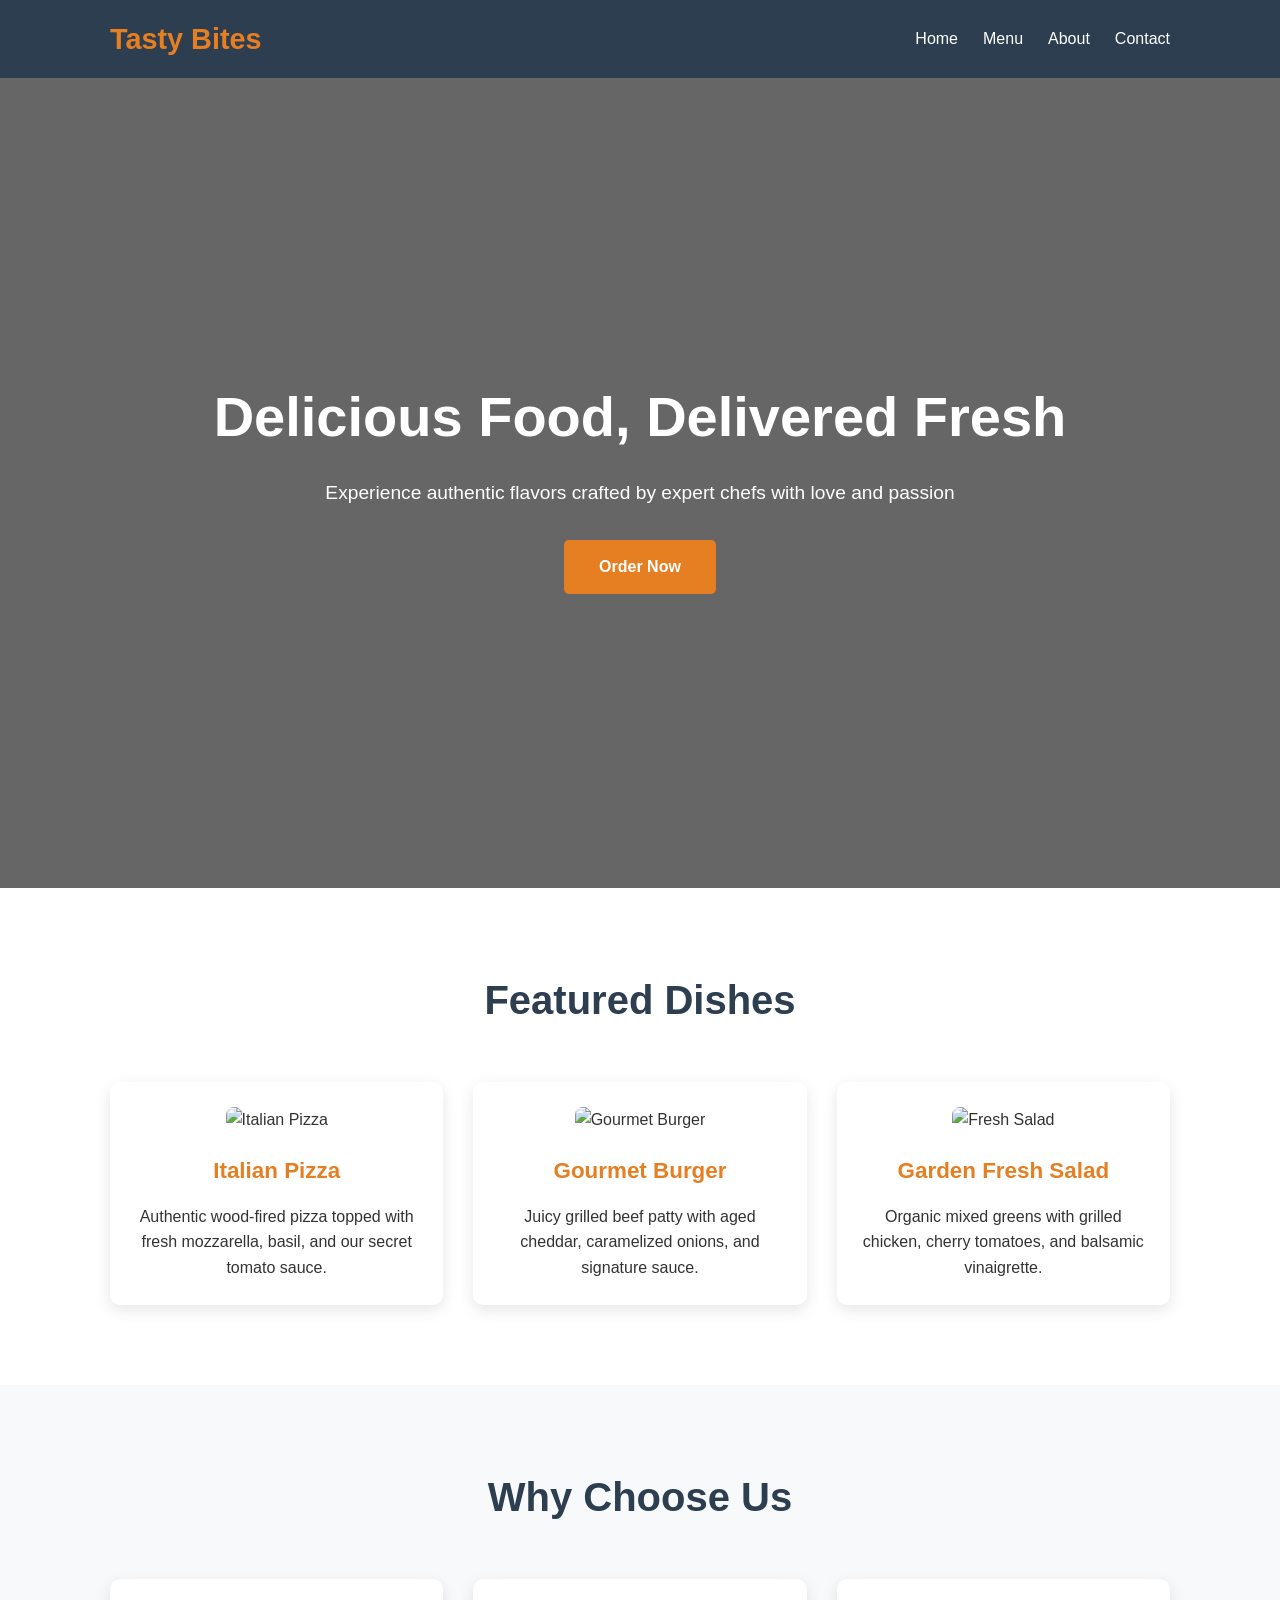
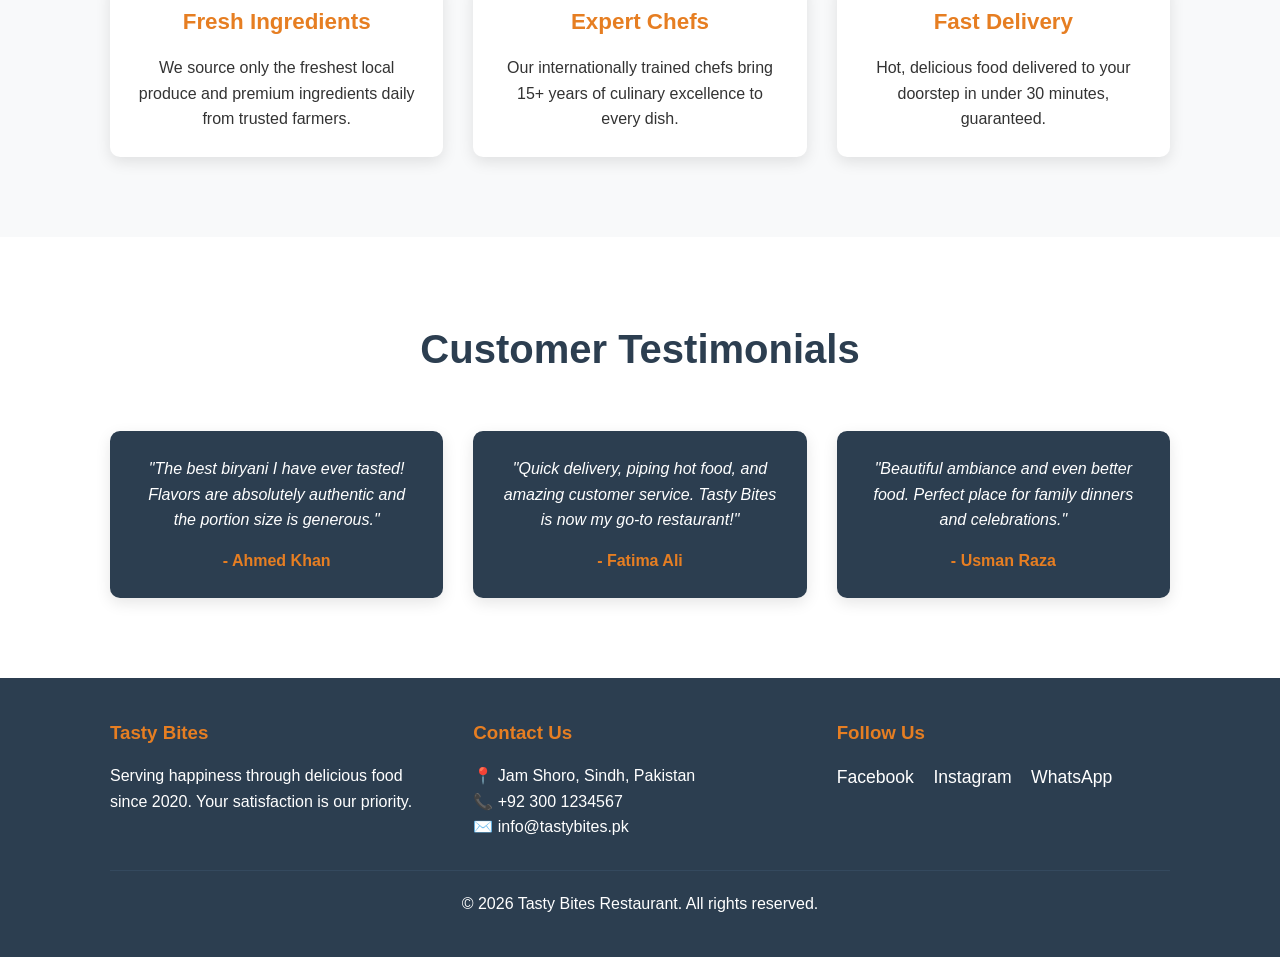
==== index.html @ 5649d14f "Create index.html" ====
<!DOCTYPE html>
<html lang="en">
<head>
<meta charset="UTF-8">
<meta name="viewport" content="width=device-width, initial-scale=1.0">
<title>Tasty Bites | Restaurant</title>
<style>
* {margin:0; padding:0; box-sizing:border-box; font-family:'Segoe UI', Tahoma, Geneva, Verdana, sans-serif;}
body {line-height:1.6; color:#333;}
.container {max-width:1100px; margin:auto; padding:0 20px;}
nav {background:#2c3e50; color:#fff; padding:1rem 0; position:sticky; top:0; z-index:100;}
nav .container {display:flex; justify-content:space-between; align-items:center;}
.logo {font-size:1.8rem; font-weight:bold; color:#e67e22;}
.nav-links {list-style:none; display:flex; gap:25px;}
.nav-links a {color:#fff; text-decoration:none; font-weight:500;}
.nav-links a:hover {color:#e67e22;}
.menu-btn {display:none; font-size:1.8rem; cursor:pointer;}
.hero {background:linear-gradient(rgba(0,0,0,0.6),rgba(0,0,0,0.6)), url('https://images.unsplash.com/photo-1517248135467-4c7edcad34c4') center/cover; color:#fff; height:90vh; display:flex; align-items:center; text-align:center;}
.hero h1 {font-size:3.5rem; margin-bottom:1rem;}
.hero p {font-size:1.2rem; margin-bottom:2rem;}
.btn {display:inline-block; background:#e67e22; color:#fff; padding:14px 35px; border-radius:5px; text-decoration:none; font-weight:bold; transition:0.3s;}
.btn:hover {background:#d35400; transform:translateY(-2px);}
section {padding:80px 0;}
h2 {text-align:center; margin-bottom:50px; font-size:2.5rem; color:#2c3e50;}
.dishes, .features, .testimonials {display:grid; grid-template-columns:repeat(auto-fit, minmax(300px,1fr)); gap:30px;}
.card {background:#fff; padding:25px; border-radius:10px; text-align:center; box-shadow:0 5px 15px rgba(0,0,0,0.1); transition:0.3s;}
.card:hover {transform:translateY(-10px);}
.card img {width:100%; height:200px; object-fit:cover; border-radius:8px; margin-bottom:20px;}
.card h3 {margin-bottom:15px; color:#e67e22; font-size:1.4rem;}
#about {background:#f8f9fa;}
.testimonials .card {font-style:italic; background:#2c3e50; color:#fff;}
.testimonials h4 {margin-top:15px; color:#e67e22; font-style:normal;}
footer {background:#2c3e50; color:#fff; text-align:center; padding:40px 0;}
.footer-content {display:grid; grid-template-columns:repeat(auto-fit, minmax(250px,1fr)); gap:30px; text-align:left; margin-bottom:30px;}
.footer-content h3 {color:#e67e22; margin-bottom:15px;}
.social a {color:#fff; margin-right:15px; text-decoration:none; font-size:1.1rem;}
.social a:hover {color:#e67e22;}
.copyright {border-top:1px solid #34495e; padding-top:20px; margin-top:20px;}
@media(max-width:768px){
.nav-links {display:none; flex-direction:column; position:absolute; top:70px; left:0; width:100%; background:#2c3e50; padding:20px; text-align:center;}
.nav-links.active {display:flex;}
.menu-btn {display:block;}
.hero h1 {font-size:2.2rem;}
.hero {height:70vh;}
h2 {font-size:2rem;}
.footer-content {text-align:center;}
}
</style>
</head>
<body>

<nav>
<div class="container">
<div class="logo">Tasty Bites</div>
<div class="menu-btn" onclick="toggleMenu()">☰</div>
<ul class="nav-links" id="navLinks">
<li><a href="#home">Home</a></li>
<li><a href="#dishes">Menu</a></li>
<li><a href="#about">About</a></li>
<li><a href="#contact">Contact</a></li>
</ul>
</div>
</nav>

<section class="hero" id="home">
<div class="container">
<h1>Delicious Food, Delivered Fresh</h1>
<p>Experience authentic flavors crafted by expert chefs with love and passion</p>
<a href="#dishes" class="btn">Order Now</a>
</div>
</section>

<section id="dishes">
<div class="container">
<h2>Featured Dishes</h2>
<div class="dishes">
<div class="card">
<img src="https://images.unsplash.com/photo-1565299624946-b28f40a0ae38" alt="Italian Pizza">
<h3>Italian Pizza</h3>
<p>Authentic wood-fired pizza topped with fresh mozzarella, basil, and our secret tomato sauce.</p>
</div>
<div class="card">
<img src="https://images.unsplash.com/photo-1567620905732-2d1ec7ab7445" alt="Gourmet Burger">
<h3>Gourmet Burger</h3>
<p>Juicy grilled beef patty with aged cheddar, caramelized onions, and signature sauce.</p>
</div>
<div class="card">
<img src="https://images.unsplash.com/photo-1546069901-ba9599a7e63c" alt="Fresh Salad">
<h3>Garden Fresh Salad</h3>
<p>Organic mixed greens with grilled chicken, cherry tomatoes, and balsamic vinaigrette.</p>
</div>
</div>
</div>
</section>

<section id="about">
<div class="container">
<h2>Why Choose Us</h2>
<div class="features">
<div class="card">
<h3>Fresh Ingredients</h3>
<p>We source only the freshest local produce and premium ingredients daily from trusted farmers.</p>
</div>
<div class="card">
<h3>Expert Chefs</h3>
<p>Our internationally trained chefs bring 15+ years of culinary excellence to every dish.</p>
</div>
<div class="card">
<h3>Fast Delivery</h3>
<p>Hot, delicious food delivered to your doorstep in under 30 minutes, guaranteed.</p>
</div>
</div>
</div>
</section>

<section>
<div class="container">
<h2>Customer Testimonials</h2>
<div class="testimonials">
<div class="card">
<p>"The best biryani I have ever tasted! Flavors are absolutely authentic and the portion size is generous."</p>
<h4>- Ahmed Khan</h4>
</div>
<div class="card">
<p>"Quick delivery, piping hot food, and amazing customer service. Tasty Bites is now my go-to restaurant!"</p>
<h4>- Fatima Ali</h4>
</div>
<div class="card">
<p>"Beautiful ambiance and even better food. Perfect place for family dinners and celebrations."</p>
<h4>- Usman Raza</h4>
</div>
</div>
</div>
</section>

<footer id="contact">
<div class="container">
<div class="footer-content">
<div>
<h3>Tasty Bites</h3>
<p>Serving happiness through delicious food since 2020. Your satisfaction is our priority.</p>
</div>
<div>
<h3>Contact Us</h3>
<p>📍 Jam Shoro, Sindh, Pakistan</p>
<p>📞 +92 300 1234567</p>
<p>✉️ info@tastybites.pk</p>
</div>
<div>
<h3>Follow Us</h3>
<div class="social">
<a href="#">Facebook</a>
<a href="#">Instagram</a>
<a href="#">WhatsApp</a>
</div>
</div>
</div>
<div class="copyright">
<p>&copy; 2026 Tasty Bites Restaurant. All rights reserved.</p>
</div>
</div>
</footer>

<script>
function toggleMenu(){
document.getElementById('navLinks').classList.toggle('active');
}
document.querySelectorAll('a[href^="#"]').forEach(anchor => {
anchor.addEventListener('click', function (e) {
e.preventDefault();
document.querySelector(this.getAttribute('href')).scrollIntoView({behavior: 'smooth'});
document.getElementById('navLinks').classList.remove('active');
});
});
</script>
</body>
</html>
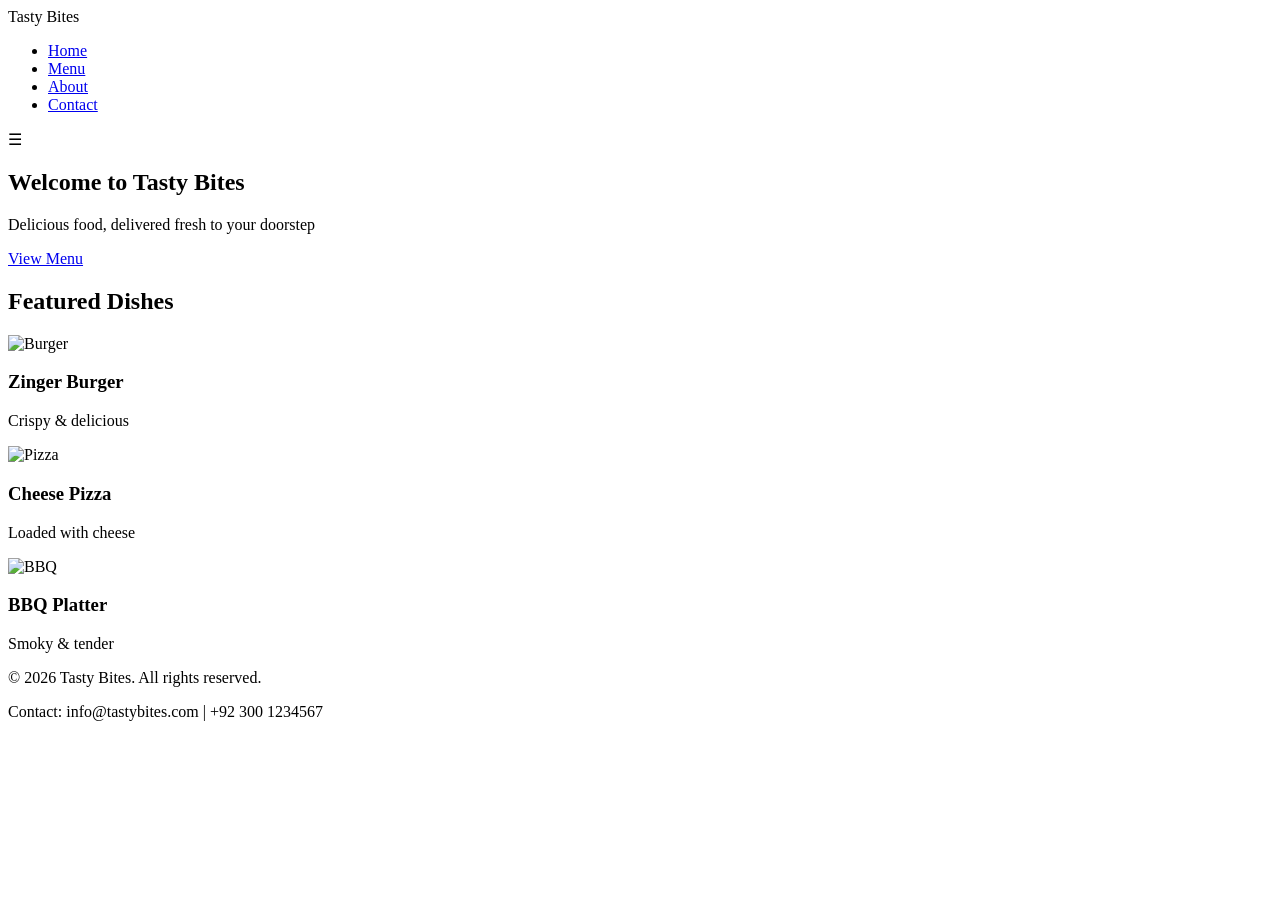
==== commit 8e9425c6: "Update index.html" ====
--- a/index.html
+++ b/index.html
@@ -1,177 +1,61 @@
 <!DOCTYPE html>
 <html lang="en">
 <head>
-<meta charset="UTF-8">
-<meta name="viewport" content="width=device-width, initial-scale=1.0">
-<title>Tasty Bites | Restaurant</title>
-<style>
-* {margin:0; padding:0; box-sizing:border-box; font-family:'Segoe UI', Tahoma, Geneva, Verdana, sans-serif;}
-body {line-height:1.6; color:#333;}
-.container {max-width:1100px; margin:auto; padding:0 20px;}
-nav {background:#2c3e50; color:#fff; padding:1rem 0; position:sticky; top:0; z-index:100;}
-nav .container {display:flex; justify-content:space-between; align-items:center;}
-.logo {font-size:1.8rem; font-weight:bold; color:#e67e22;}
-.nav-links {list-style:none; display:flex; gap:25px;}
-.nav-links a {color:#fff; text-decoration:none; font-weight:500;}
-.nav-links a:hover {color:#e67e22;}
-.menu-btn {display:none; font-size:1.8rem; cursor:pointer;}
-.hero {background:linear-gradient(rgba(0,0,0,0.6),rgba(0,0,0,0.6)), url('https://images.unsplash.com/photo-1517248135467-4c7edcad34c4') center/cover; color:#fff; height:90vh; display:flex; align-items:center; text-align:center;}
-.hero h1 {font-size:3.5rem; margin-bottom:1rem;}
-.hero p {font-size:1.2rem; margin-bottom:2rem;}
-.btn {display:inline-block; background:#e67e22; color:#fff; padding:14px 35px; border-radius:5px; text-decoration:none; font-weight:bold; transition:0.3s;}
-.btn:hover {background:#d35400; transform:translateY(-2px);}
-section {padding:80px 0;}
-h2 {text-align:center; margin-bottom:50px; font-size:2.5rem; color:#2c3e50;}
-.dishes, .features, .testimonials {display:grid; grid-template-columns:repeat(auto-fit, minmax(300px,1fr)); gap:30px;}
-.card {background:#fff; padding:25px; border-radius:10px; text-align:center; box-shadow:0 5px 15px rgba(0,0,0,0.1); transition:0.3s;}
-.card:hover {transform:translateY(-10px);}
-.card img {width:100%; height:200px; object-fit:cover; border-radius:8px; margin-bottom:20px;}
-.card h3 {margin-bottom:15px; color:#e67e22; font-size:1.4rem;}
-#about {background:#f8f9fa;}
-.testimonials .card {font-style:italic; background:#2c3e50; color:#fff;}
-.testimonials h4 {margin-top:15px; color:#e67e22; font-style:normal;}
-footer {background:#2c3e50; color:#fff; text-align:center; padding:40px 0;}
-.footer-content {display:grid; grid-template-columns:repeat(auto-fit, minmax(250px,1fr)); gap:30px; text-align:left; margin-bottom:30px;}
-.footer-content h3 {color:#e67e22; margin-bottom:15px;}
-.social a {color:#fff; margin-right:15px; text-decoration:none; font-size:1.1rem;}
-.social a:hover {color:#e67e22;}
-.copyright {border-top:1px solid #34495e; padding-top:20px; margin-top:20px;}
-@media(max-width:768px){
-.nav-links {display:none; flex-direction:column; position:absolute; top:70px; left:0; width:100%; background:#2c3e50; padding:20px; text-align:center;}
-.nav-links.active {display:flex;}
-.menu-btn {display:block;}
-.hero h1 {font-size:2.2rem;}
-.hero {height:70vh;}
-h2 {font-size:2rem;}
-.footer-content {text-align:center;}
-}
-</style>
+    <meta charset="UTF-8">
+    <meta name="viewport" content="width=device-width, initial-scale=1.0">
+    <title>Tasty Bites - Restaurant</title>
+    <link rel="stylesheet" href="style.css">
 </head>
 <body>
+    <!-- Navbar - Menu link add kar diya hai -->
+    <nav class="navbar">
+        <div class="logo">Tasty Bites</div>
+        <ul class="nav-links">
+            <li><a href="index.html" class="active">Home</a></li>
+            <li><a href="menu.html">Menu</a></li>
+            <li><a href="#about">About</a></li>
+            <li><a href="#contact">Contact</a></li>
+        </ul>
+        <div class="hamburger">☰</div>
+    </nav>
 
-<nav>
-<div class="container">
-<div class="logo">Tasty Bites</div>
-<div class="menu-btn" onclick="toggleMenu()">☰</div>
-<ul class="nav-links" id="navLinks">
-<li><a href="#home">Home</a></li>
-<li><a href="#dishes">Menu</a></li>
-<li><a href="#about">About</a></li>
-<li><a href="#contact">Contact</a></li>
-</ul>
-</div>
-</nav>
+    <!-- Hero Section - Day 1 wala same -->
+    <section class="hero">
+        <div class="hero-content">
+            <h1>Welcome to Tasty Bites</h1>
+            <p>Delicious food, delivered fresh to your doorstep</p>
+            <a href="menu.html" class="cta-btn">View Menu</a>
+        </div>
+    </section>
 
-<section class="hero" id="home">
-<div class="container">
-<h1>Delicious Food, Delivered Fresh</h1>
-<p>Experience authentic flavors crafted by expert chefs with love and passion</p>
-<a href="#dishes" class="btn">Order Now</a>
-</div>
-</section>
+    <!-- Featured Dishes - Day 1 wala same -->
+    <section class="featured" id="about">
+        <h2>Featured Dishes</h2>
+        <div class="dish-grid">
+            <div class="dish-card">
+                <img src="https://images.unsplash.com/photo-1568901346375-23c9450c58cd?w=400" alt="Burger">
+                <h3>Zinger Burger</h3>
+                <p>Crispy & delicious</p>
+            </div>
+            <div class="dish-card">
+                <img src="https://images.unsplash.com/photo-1628840042765-356cda07504e?w=400" alt="Pizza">
+                <h3>Cheese Pizza</h3>
+                <p>Loaded with cheese</p>
+            </div>
+            <div class="dish-card">
+                <img src="https://images.unsplash.com/photo-1544025162-d76694265947?w=400" alt="BBQ">
+                <h3>BBQ Platter</h3>
+                <p>Smoky & tender</p>
+            </div>
+        </div>
+    </section>
 
-<section id="dishes">
-<div class="container">
-<h2>Featured Dishes</h2>
-<div class="dishes">
-<div class="card">
-<img src="https://images.unsplash.com/photo-1565299624946-b28f40a0ae38" alt="Italian Pizza">
-<h3>Italian Pizza</h3>
-<p>Authentic wood-fired pizza topped with fresh mozzarella, basil, and our secret tomato sauce.</p>
-</div>
-<div class="card">
-<img src="https://images.unsplash.com/photo-1567620905732-2d1ec7ab7445" alt="Gourmet Burger">
-<h3>Gourmet Burger</h3>
-<p>Juicy grilled beef patty with aged cheddar, caramelized onions, and signature sauce.</p>
-</div>
-<div class="card">
-<img src="https://images.unsplash.com/photo-1546069901-ba9599a7e63c" alt="Fresh Salad">
-<h3>Garden Fresh Salad</h3>
-<p>Organic mixed greens with grilled chicken, cherry tomatoes, and balsamic vinaigrette.</p>
-</div>
-</div>
-</div>
-</section>
+    <!-- Footer - Day 1 wala same -->
+    <footer id="contact">
+        <p>&copy; 2026 Tasty Bites. All rights reserved.</p>
+        <p>Contact: info@tastybites.com | +92 300 1234567</p>
+    </footer>
 
-<section id="about">
-<div class="container">
-<h2>Why Choose Us</h2>
-<div class="features">
-<div class="card">
-<h3>Fresh Ingredients</h3>
-<p>We source only the freshest local produce and premium ingredients daily from trusted farmers.</p>
-</div>
-<div class="card">
-<h3>Expert Chefs</h3>
-<p>Our internationally trained chefs bring 15+ years of culinary excellence to every dish.</p>
-</div>
-<div class="card">
-<h3>Fast Delivery</h3>
-<p>Hot, delicious food delivered to your doorstep in under 30 minutes, guaranteed.</p>
-</div>
-</div>
-</div>
-</section>
-
-<section>
-<div class="container">
-<h2>Customer Testimonials</h2>
-<div class="testimonials">
-<div class="card">
-<p>"The best biryani I have ever tasted! Flavors are absolutely authentic and the portion size is generous."</p>
-<h4>- Ahmed Khan</h4>
-</div>
-<div class="card">
-<p>"Quick delivery, piping hot food, and amazing customer service. Tasty Bites is now my go-to restaurant!"</p>
-<h4>- Fatima Ali</h4>
-</div>
-<div class="card">
-<p>"Beautiful ambiance and even better food. Perfect place for family dinners and celebrations."</p>
-<h4>- Usman Raza</h4>
-</div>
-</div>
-</div>
-</section>
-
-<footer id="contact">
-<div class="container">
-<div class="footer-content">
-<div>
-<h3>Tasty Bites</h3>
-<p>Serving happiness through delicious food since 2020. Your satisfaction is our priority.</p>
-</div>
-<div>
-<h3>Contact Us</h3>
-<p>📍 Jam Shoro, Sindh, Pakistan</p>
-<p>📞 +92 300 1234567</p>
-<p>✉️ info@tastybites.pk</p>
-</div>
-<div>
-<h3>Follow Us</h3>
-<div class="social">
-<a href="#">Facebook</a>
-<a href="#">Instagram</a>
-<a href="#">WhatsApp</a>
-</div>
-</div>
-</div>
-<div class="copyright">
-<p>&copy; 2026 Tasty Bites Restaurant. All rights reserved.</p>
-</div>
-</div>
-</footer>
-
-<script>
-function toggleMenu(){
-document.getElementById('navLinks').classList.toggle('active');
-}
-document.querySelectorAll('a[href^="#"]').forEach(anchor => {
-anchor.addEventListener('click', function (e) {
-e.preventDefault();
-document.querySelector(this.getAttribute('href')).scrollIntoView({behavior: 'smooth'});
-document.getElementById('navLinks').classList.remove('active');
-});
-});
-</script>
+    <script src="script.js"></script>
 </body>
 </html>
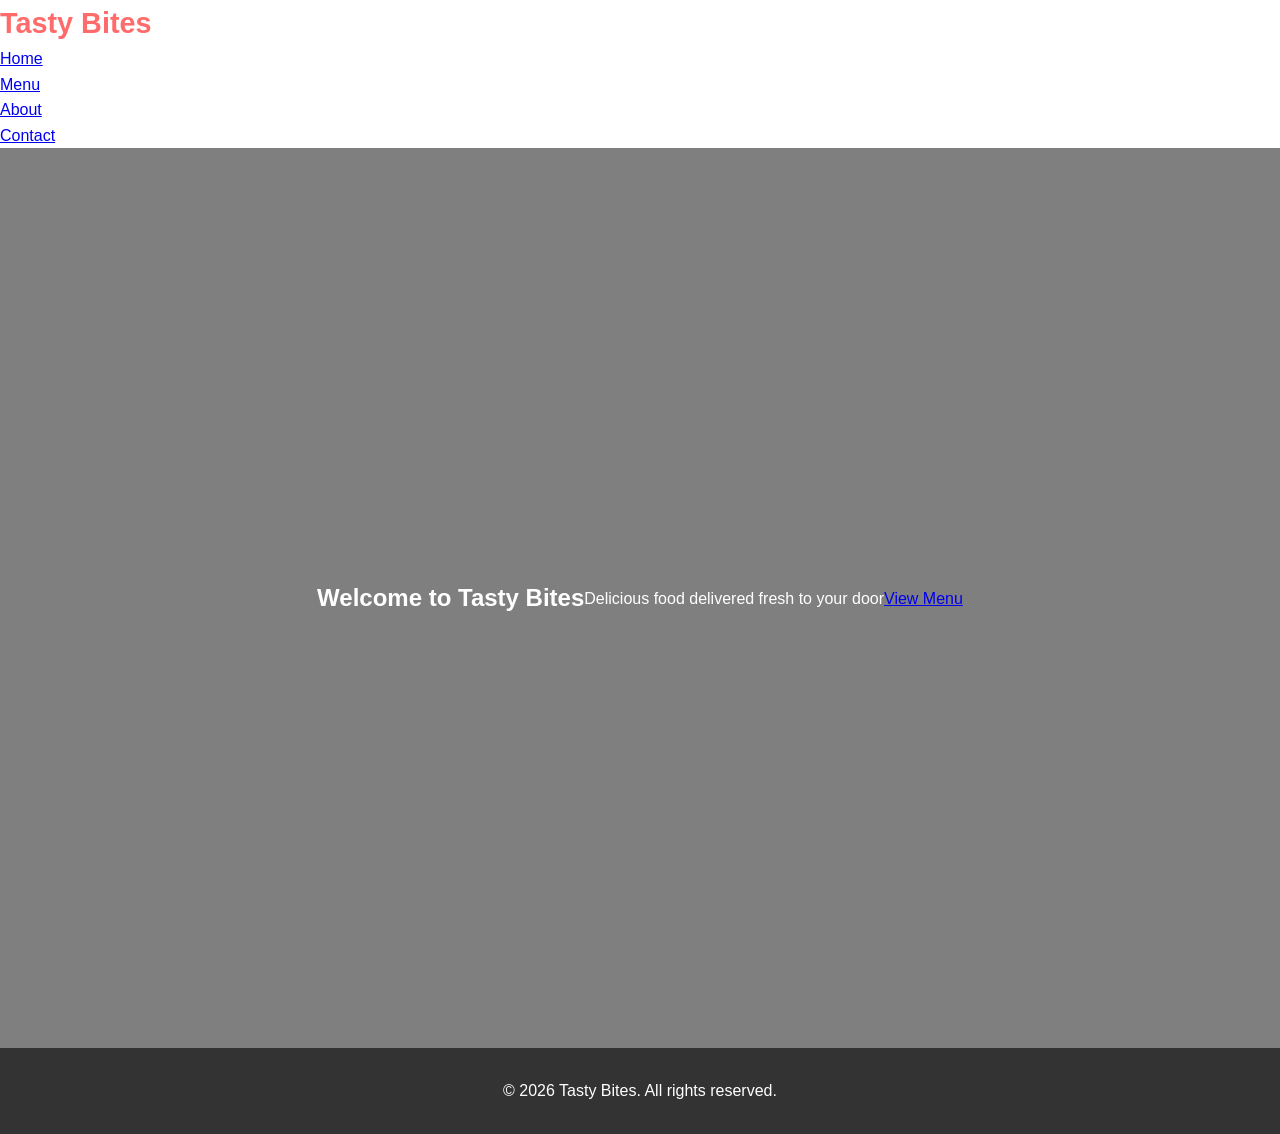
==== commit e4e046ed: "Update index.html" ====
--- a/index.html
+++ b/index.html
@@ -3,59 +3,30 @@
 <head>
     <meta charset="UTF-8">
     <meta name="viewport" content="width=device-width, initial-scale=1.0">
-    <title>Tasty Bites - Restaurant</title>
+    <title>Tasty Bites - Home</title>
     <link rel="stylesheet" href="style.css">
 </head>
 <body>
-    <!-- Navbar - Menu link add kar diya hai -->
-    <nav class="navbar">
-        <div class="logo">Tasty Bites</div>
-        <ul class="nav-links">
-            <li><a href="index.html" class="active">Home</a></li>
-            <li><a href="menu.html">Menu</a></li>
-            <li><a href="#about">About</a></li>
-            <li><a href="#contact">Contact</a></li>
-        </ul>
-        <div class="hamburger">☰</div>
-    </nav>
+    <header>
+        <nav>
+            <h1 class="logo">Tasty Bites</h1>
+            <ul>
+                <li><a href="index.html" class="active">Home</a></li>
+                <li><a href="menu.html">Menu</a></li>
+                <li><a href="about.html">About</a></li>
+                <li><a href="#">Contact</a></li>
+            </ul>
+        </nav>
+    </header>
 
-    <!-- Hero Section - Day 1 wala same -->
     <section class="hero">
-        <div class="hero-content">
-            <h1>Welcome to Tasty Bites</h1>
-            <p>Delicious food, delivered fresh to your doorstep</p>
-            <a href="menu.html" class="cta-btn">View Menu</a>
-        </div>
+        <h2>Welcome to Tasty Bites</h2>
+        <p>Delicious food delivered fresh to your door</p>
+        <a href="menu.html" class="btn">View Menu</a>
     </section>
 
-    <!-- Featured Dishes - Day 1 wala same -->
-    <section class="featured" id="about">
-        <h2>Featured Dishes</h2>
-        <div class="dish-grid">
-            <div class="dish-card">
-                <img src="https://images.unsplash.com/photo-1568901346375-23c9450c58cd?w=400" alt="Burger">
-                <h3>Zinger Burger</h3>
-                <p>Crispy & delicious</p>
-            </div>
-            <div class="dish-card">
-                <img src="https://images.unsplash.com/photo-1628840042765-356cda07504e?w=400" alt="Pizza">
-                <h3>Cheese Pizza</h3>
-                <p>Loaded with cheese</p>
-            </div>
-            <div class="dish-card">
-                <img src="https://images.unsplash.com/photo-1544025162-d76694265947?w=400" alt="BBQ">
-                <h3>BBQ Platter</h3>
-                <p>Smoky & tender</p>
-            </div>
-        </div>
-    </section>
-
-    <!-- Footer - Day 1 wala same -->
-    <footer id="contact">
+    <footer>
         <p>&copy; 2026 Tasty Bites. All rights reserved.</p>
-        <p>Contact: info@tastybites.com | +92 300 1234567</p>
     </footer>
-
-    <script src="script.js"></script>
 </body>
 </html>
--- a/style.css
+++ b/style.css
@@ -0,0 +1,247 @@
+* {
+    margin: 0;
+    padding: 0;
+    box-sizing: border-box;
+}
+
+body {
+    font-family: Arial, sans-serif;
+    line-height: 1.6;
+}
+
+/* Navbar */
+.navbar {
+    display: flex;
+    justify-content: space-between;
+    align-items: center;
+    padding: 15px 5%;
+    background: #fff;
+    box-shadow: 0 2px 5px rgba(0,0,0,0.1);
+    position: fixed;
+    width: 100%;
+    top: 0;
+    z-index: 100;
+}
+
+.logo {
+    font-size: 1.8rem;
+    font-weight: bold;
+    color: #ff6b6b;
+}
+
+.nav-links {
+    display: flex;
+    list-style: none;
+    gap: 30px;
+}
+
+.nav-links a {
+    text-decoration: none;
+    color: #333;
+    font-weight: 500;
+}
+
+.nav-links a:hover, .nav-links a.active {
+    color: #ff6b6b;
+}
+
+.hamburger {
+    display: none;
+    font-size: 1.5rem;
+    cursor: pointer;
+}
+
+/* Hero Section */
+.hero {
+    height: 100vh;
+    background: linear-gradient(rgba(0,0,0,0.5), rgba(0,0,0,0.5)), url('https://images.unsplash.com/photo-1517248135467-4c7edcad34c4?w=1200') center/cover;
+    display: flex;
+    align-items: center;
+    justify-content: center;
+    text-align: center;
+    color: white;
+    padding: 0 20px;
+}
+
+.hero-content h1 {
+    font-size: 3rem;
+    margin-bottom: 15px;
+}
+
+.hero-content p {
+    font-size: 1.2rem;
+    margin-bottom: 25px;
+}
+
+.cta-btn {
+    padding: 12px 30px;
+    background: #ff6b6b;
+    color: white;
+    text-decoration: none;
+    border-radius: 25px;
+    font-size: 1.1rem;
+    transition: 0.3s;
+}
+
+.cta-btn:hover {
+    background: #ff5252;
+}
+
+/* Featured Dishes */
+.featured {
+    padding: 80px 5%;
+    text-align: center;
+}
+
+.featured h2 {
+    font-size: 2.5rem;
+    margin-bottom: 40px;
+}
+
+.dish-grid {
+    display: grid;
+    grid-template-columns: repeat(auto-fit, minmax(280px, 1fr));
+    gap: 25px;
+}
+
+.dish-card {
+    background: white;
+    border-radius: 12px;
+    overflow: hidden;
+    box-shadow: 0 4px 15px rgba(0,0,0,0.1);
+}
+
+.dish-card img {
+    width: 100%;
+    height: 200px;
+    object-fit: cover;
+}
+
+.dish-card h3 {
+    padding: 15px 15px 5px;
+}
+
+.dish-card p {
+    padding: 0 15px 20px;
+    color: #666;
+}
+
+/* Menu Page Styles - Day 2 */
+.menu-section {
+    padding: 120px 5% 40px;
+    max-width: 1200px;
+    margin: 0 auto;
+    text-align: center;
+}
+
+.menu-section h1 {
+    font-size: 2.5rem;
+    margin-bottom: 30px;
+}
+
+#searchInput {
+    width: 100%;
+    max-width: 500px;
+    padding: 12px 20px;
+    margin-bottom: 25px;
+    border: 2px solid #ddd;
+    border-radius: 25px;
+    font-size: 16px;
+}
+
+.filter-btns {
+    margin-bottom: 40px;
+    display: flex;
+    flex-wrap: wrap;
+    justify-content: center;
+    gap: 10px;
+}
+
+.filter-btn {
+    padding: 10px 20px;
+    border: 2px solid #ff6b6b;
+    background: white;
+    color: #ff6b6b;
+    border-radius: 25px;
+    cursor: pointer;
+    transition: all 0.3s;
+}
+
+.filter-btn:hover, .filter-btn.active {
+    background: #ff6b6b;
+    color: white;
+}
+
+.menu-grid {
+    display: grid;
+    grid-template-columns: repeat(auto-fit, minmax(280px, 1fr));
+    gap: 25px;
+    text-align: left;
+}
+
+.food-card {
+    background: white;
+    border-radius: 12px;
+    overflow: hidden;
+    box-shadow: 0 4px 15px rgba(0,0,0,0.1);
+    transition: transform 0.3s;
+}
+
+.food-card:hover {
+    transform: translateY(-5px);
+}
+
+.food-card img {
+    width: 100%;
+    height: 200px;
+    object-fit: cover;
+}
+
+.card-content {
+    padding: 20px;
+}
+
+.card-content h3 {
+    margin: 0 0 10px;
+    font-size: 1.3rem;
+}
+
+.card-content p {
+    color: #666;
+    margin-bottom: 15px;
+    font-size: 0.95rem;
+}
+
+.price {
+    font-size: 1.4rem;
+    font-weight: bold;
+    color: #ff6b6b;
+}
+
+.food-card.hide {
+    display: none;
+}
+
+/* Footer */
+footer {
+    background: #333;
+    color: white;
+    text-align: center;
+    padding: 30px 5%;
+}
+
+/* Mobile Responsive */
+@media (max-width: 768px) {
+    .nav-links {
+        display: none;
+    }
+    .hamburger {
+        display: block;
+    }
+    .hero-content h1 {
+        font-size: 2rem;
+    }
+    .menu-section {
+        padding: 100px 15px 30px;
+    }
+}
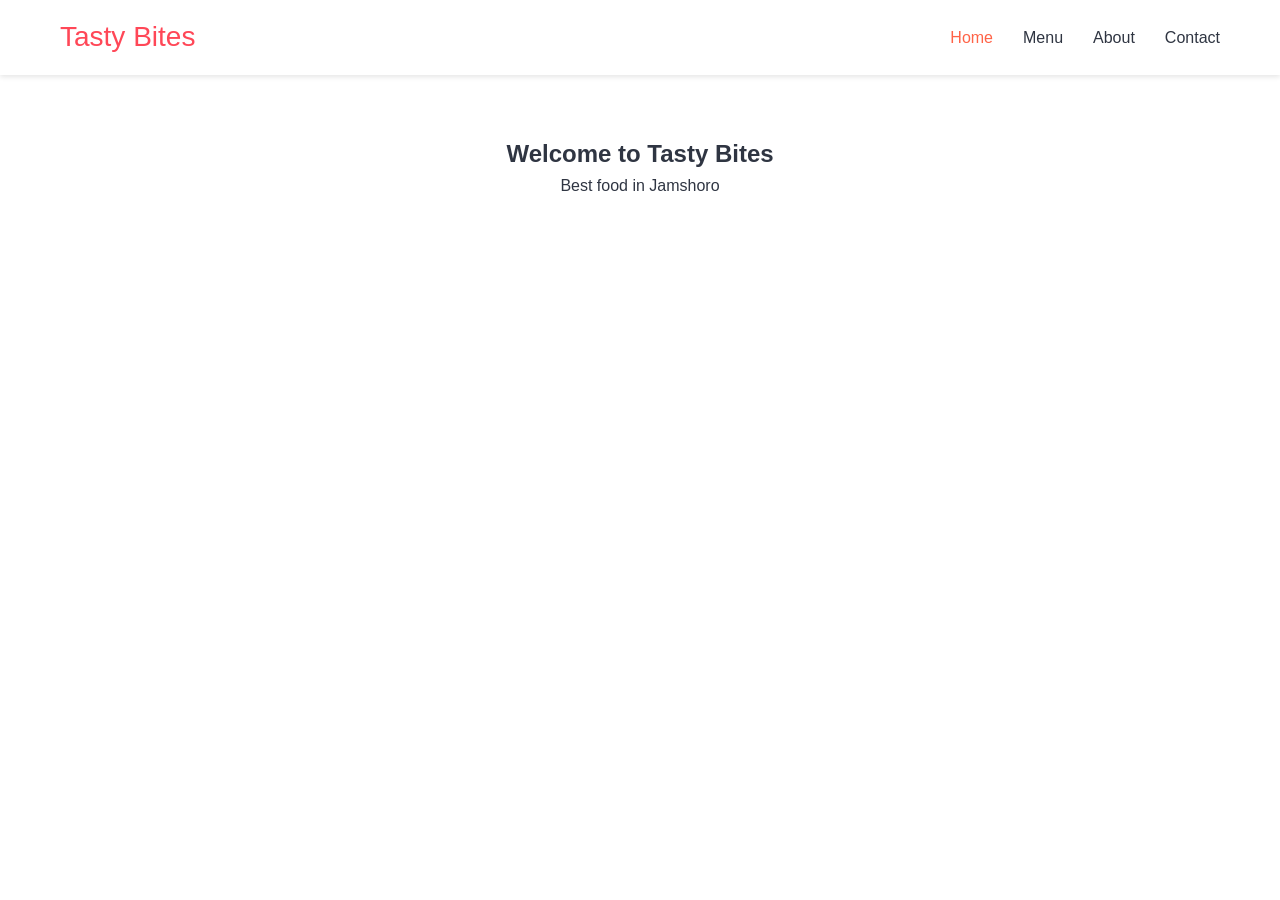
==== commit ff44e278: "Update index.html" ====
--- a/index.html
+++ b/index.html
@@ -3,30 +3,25 @@
 <head>
     <meta charset="UTF-8">
     <meta name="viewport" content="width=device-width, initial-scale=1.0">
-    <title>Tasty Bites - Home</title>
+    <title>Home - Tasty Bites</title>
     <link rel="stylesheet" href="style.css">
 </head>
 <body>
     <header>
         <nav>
-            <h1 class="logo">Tasty Bites</h1>
-            <ul>
-                <li><a href="index.html" class="active">Home</a></li>
+            <div class="logo">Tasty Bites</div>
+            <ul class="nav-links">
+                <li><a href="index.html" style="color: #ff6347;">Home</a></li>
                 <li><a href="menu.html">Menu</a></li>
                 <li><a href="about.html">About</a></li>
-                <li><a href="#">Contact</a></li>
+                <li><a href="contact.html">Contact</a></li>
             </ul>
         </nav>
     </header>
-
-    <section class="hero">
-        <h2>Welcome to Tasty Bites</h2>
-        <p>Delicious food delivered fresh to your door</p>
-        <a href="menu.html" class="btn">View Menu</a>
+    
+    <section style="text-align: center; padding: 60px 20px;">
+        <h1>Welcome to Tasty Bites</h1>
+        <p>Best food in Jamshoro</p>
     </section>
-
-    <footer>
-        <p>&copy; 2026 Tasty Bites. All rights reserved.</p>
-    </footer>
 </body>
 </html>
--- a/style.css
+++ b/style.css
@@ -5,243 +5,321 @@
 }
 
 body {
-    font-family: Arial, sans-serif;
+    font-family: 'Arial', sans-serif;
     line-height: 1.6;
-}
-
-/* Navbar */
-.navbar {
+    color: #2f3542;
+}
+
+header {
+    background: #fff;
+    box-shadow: 0 2px 5px rgba(0,0,0,0.1);
+    position: sticky;
+    top: 0;
+    z-index: 100;
+}
+
+nav {
+    max-width: 1200px;
+    margin: 0 auto;
+    padding: 15px 20px;
     display: flex;
     justify-content: space-between;
     align-items: center;
-    padding: 15px 5%;
-    background: #fff;
-    box-shadow: 0 2px 5px rgba(0,0,0,0.1);
-    position: fixed;
-    width: 100%;
-    top: 0;
-    z-index: 100;
 }
 
 .logo {
-    font-size: 1.8rem;
-    font-weight: bold;
-    color: #ff6b6b;
-}
-
-.nav-links {
+    color: #ff4757;
+    font-size: 28px;
+}
+
+nav ul {
     display: flex;
     list-style: none;
     gap: 30px;
 }
 
-.nav-links a {
+nav ul li a {
     text-decoration: none;
-    color: #333;
+    color: #2f3542;
     font-weight: 500;
-}
-
-.nav-links a:hover, .nav-links a.active {
-    color: #ff6b6b;
-}
-
-.hamburger {
-    display: none;
-    font-size: 1.5rem;
+    transition: color 0.3s;
+}
+
+nav ul li a:hover, .active {
+    color: #ff4757 !important;
+    font-weight: bold;
+}
+
+.hero {
+    background: linear-gradient(rgba(0,0,0,0.4), rgba(0,0,0,0.4)), url('https://images.unsplash.com/photo-1517248135467-4c7edcad34c4?w=1200');
+    background-size: cover;
+    background-position: center;
+    color: white;
+    text-align: center;
+    padding: 120px 20px;
+}
+
+.hero h2 {
+    font-size: 48px;
+    margin-bottom: 15px;
+}
+
+.hero p {
+    font-size: 20px;
+    margin-bottom: 30px;
+}
+
+.btn {
+    background: #ff4757;
+    color: white;
+    padding: 12px 30px;
+    text-decoration: none;
+    border-radius: 5px;
+    display: inline-block;
+    transition: background 0.3s;
+}
+
+.btn:hover {
+    background: #e84118;
+}
+
+.menu-header {
+    text-align: center;
+    padding: 60px 20px 30px;
+    background: #f1f2f6;
+}
+
+.menu-header h1 {
+    font-size: 42px;
+    margin-bottom: 20px;
+    color: #2f3542;
+}
+
+#searchInput {
+    width: 90%;
+    max-width: 500px;
+    padding: 12px 20px;
+    font-size: 16px;
+    border: 2px solid #dfe4ea;
+    border-radius: 25px;
+    outline: none;
+    margin-bottom: 20px;
+}
+
+#searchInput:focus {
+    border-color: #ff4757;
+}
+
+.filter-buttons {
+    display: flex;
+    justify-content: center;
+    gap: 15px;
+    flex-wrap: wrap;
+    padding: 0 20px 30px;
+}
+
+.filter-btn {
+    padding: 10px 25px;
+    border: 2px solid #ff4757;
+    background: white;
+    color: #ff4757;
+    border-radius: 25px;
     cursor: pointer;
-}
-
-/* Hero Section */
-.hero {
-    height: 100vh;
-    background: linear-gradient(rgba(0,0,0,0.5), rgba(0,0,0,0.5)), url('https://images.unsplash.com/photo-1517248135467-4c7edcad34c4?w=1200') center/cover;
-    display: flex;
-    align-items: center;
-    justify-content: center;
-    text-align: center;
-    color: white;
-    padding: 0 20px;
-}
-
-.hero-content h1 {
-    font-size: 3rem;
-    margin-bottom: 15px;
-}
-
-.hero-content p {
-    font-size: 1.2rem;
-    margin-bottom: 25px;
-}
-
-.cta-btn {
-    padding: 12px 30px;
-    background: #ff6b6b;
-    color: white;
-    text-decoration: none;
-    border-radius: 25px;
-    font-size: 1.1rem;
-    transition: 0.3s;
-}
-
-.cta-btn:hover {
-    background: #ff5252;
-}
-
-/* Featured Dishes */
-.featured {
-    padding: 80px 5%;
-    text-align: center;
-}
-
-.featured h2 {
-    font-size: 2.5rem;
-    margin-bottom: 40px;
-}
-
-.dish-grid {
+    font-weight: 500;
+    transition: all 0.3s;
+}
+
+.filter-btn:hover, .filter-btn.active-btn {
+    background: #ff4757;
+    color: white;
+}
+
+.menu-grid {
     display: grid;
     grid-template-columns: repeat(auto-fit, minmax(280px, 1fr));
-    gap: 25px;
-}
-
-.dish-card {
+    gap: 30px;
+    padding: 40px 20px 60px;
+    max-width: 1200px;
+    margin: 0 auto;
+}
+
+.menu-card {
     background: white;
-    border-radius: 12px;
+    border-radius: 10px;
     overflow: hidden;
-    box-shadow: 0 4px 15px rgba(0,0,0,0.1);
-}
-
-.dish-card img {
+    box-shadow: 0 4px 10px rgba(0,0,0,0.1);
+    transition: transform 0.3s;
+}
+
+.menu-card:hover {
+    transform: translateY(-5px);
+}
+
+.menu-card img {
     width: 100%;
     height: 200px;
     object-fit: cover;
 }
 
-.dish-card h3 {
+.menu-card h3 {
     padding: 15px 15px 5px;
-}
-
-.dish-card p {
-    padding: 0 15px 20px;
-    color: #666;
-}
-
-/* Menu Page Styles - Day 2 */
-.menu-section {
-    padding: 120px 5% 40px;
+    font-size: 20px;
+    color: #2f3542;
+}
+
+.menu-card .price {
+    padding: 0 15px 15px;
+    color: #ff4757;
+    font-size: 18px;
+    font-weight: bold;
+}
+
+.about-hero {
+    background: linear-gradient(rgba(0,0,0,0.5), rgba(0,0,0,0.5)), url('https://images.unsplash.com/photo-1555396273-367ea4eb4db5?w=1200');
+    background-size: cover;
+    background-position: center;
+    color: white;
+    text-align: center;
+    padding: 100px 20px;
+}
+
+.about-hero h1 {
+    font-size: 48px;
+    margin-bottom: 10px;
+}
+
+.about-hero p {
+    font-size: 20px;
+}
+
+.our-story, .team, .gallery, .stats {
+    padding: 60px 20px;
     max-width: 1200px;
     margin: 0 auto;
     text-align: center;
 }
 
-.menu-section h1 {
-    font-size: 2.5rem;
-    margin-bottom: 30px;
-}
-
-#searchInput {
+.our-story h2, .team h2, .gallery h2 {
+    font-size: 36px;
+    margin-bottom: 20px;
+    color: #2f3542;
+}
+
+.our-story p {
+    font-size: 18px;
+    line-height: 1.8;
+    color: #57606f;
+    max-width: 800px;
+    margin: 0 auto;
+}
+
+.mission-vision {
+    display: flex;
+    gap: 30px;
+    justify-content: center;
+    padding: 40px 20px;
+    max-width: 1200px;
+    margin: 0 auto;
+    flex-wrap: wrap;
+}
+
+.mv-card {
+    flex: 1;
+    min-width: 300px;
+    background: #f1f2f6;
+    padding: 30px;
+    border-radius: 10px;
+    text-align: center;
+}
+
+.mv-card h3 {
+    color: #ff4757;
+    margin-bottom: 15px;
+    font-size: 24px;
+}
+
+.team-grid, .gallery-grid {
+    display: grid;
+    grid-template-columns: repeat(auto-fit, minmax(250px, 1fr));
+    gap: 30px;
+    margin-top: 40px;
+}
+
+.team-card {
+    background: white;
+    border-radius: 10px;
+    overflow: hidden;
+    box-shadow: 0 4px 10px rgba(0,0,0,0.1);
+}
+
+.team-card img {
     width: 100%;
-    max-width: 500px;
-    padding: 12px 20px;
-    margin-bottom: 25px;
-    border: 2px solid #ddd;
-    border-radius: 25px;
-    font-size: 16px;
-}
-
-.filter-btns {
-    margin-bottom: 40px;
-    display: flex;
+    height: 300px;
+    object-fit: cover;
+}
+
+.team-card h3 {
+    margin: 15px 0 5px;
+    color: #2f3542;
+}
+
+.team-card p {
+    color: #ff4757;
+    margin-bottom: 15px;
+}
+
+.gallery-grid img {
+    width: 100%;
+    height: 250px;
+    object-fit: cover;
+    border-radius: 10px;
+    transition: transform 0.3s;
+}
+
+.gallery-grid img:hover {
+    transform: scale(1.05);
+}
+
+.stats {
+    background: #ff4757;
+    color: white;
+    display: flex;
+    justify-content: space-around;
     flex-wrap: wrap;
-    justify-content: center;
-    gap: 10px;
-}
-
-.filter-btn {
-    padding: 10px 20px;
-    border: 2px solid #ff6b6b;
-    background: white;
-    color: #ff6b6b;
-    border-radius: 25px;
-    cursor: pointer;
-    transition: all 0.3s;
-}
-
-.filter-btn:hover, .filter-btn.active {
-    background: #ff6b6b;
-    color: white;
-}
-
-.menu-grid {
-    display: grid;
-    grid-template-columns: repeat(auto-fit, minmax(280px, 1fr));
-    gap: 25px;
-    text-align: left;
-}
-
-.food-card {
-    background: white;
-    border-radius: 12px;
-    overflow: hidden;
-    box-shadow: 0 4px 15px rgba(0,0,0,0.1);
-    transition: transform 0.3s;
-}
-
-.food-card:hover {
-    transform: translateY(-5px);
-}
-
-.food-card img {
-    width: 100%;
-    height: 200px;
-    object-fit: cover;
-}
-
-.card-content {
+    gap: 20px;
+}
+
+.stat-card h3 {
+    font-size: 48px;
+    margin-bottom: 5px;
+}
+
+.stat-card p {
+    font-size: 18px;
+}
+
+footer {
+    background: #2f3542;
+    color: white;
+    text-align: center;
     padding: 20px;
 }
 
-.card-content h3 {
-    margin: 0 0 10px;
-    font-size: 1.3rem;
-}
-
-.card-content p {
-    color: #666;
-    margin-bottom: 15px;
-    font-size: 0.95rem;
-}
-
-.price {
-    font-size: 1.4rem;
-    font-weight: bold;
-    color: #ff6b6b;
-}
-
-.food-card.hide {
-    display: none;
-}
-
-/* Footer */
-footer {
-    background: #333;
-    color: white;
-    text-align: center;
-    padding: 30px 5%;
-}
-
-/* Mobile Responsive */
 @media (max-width: 768px) {
-    .nav-links {
-        display: none;
+    nav {
+        flex-direction: column;
+        gap: 15px;
     }
-    .hamburger {
-        display: block;
+    
+    nav ul {
+        gap: 15px;
     }
-    .hero-content h1 {
-        font-size: 2rem;
+    
+    .hero h2, .about-hero h1 {
+        font-size: 32px;
     }
-    .menu-section {
-        padding: 100px 15px 30px;
+    
+    .mission-vision {
+        flex-direction: column;
     }
 }
